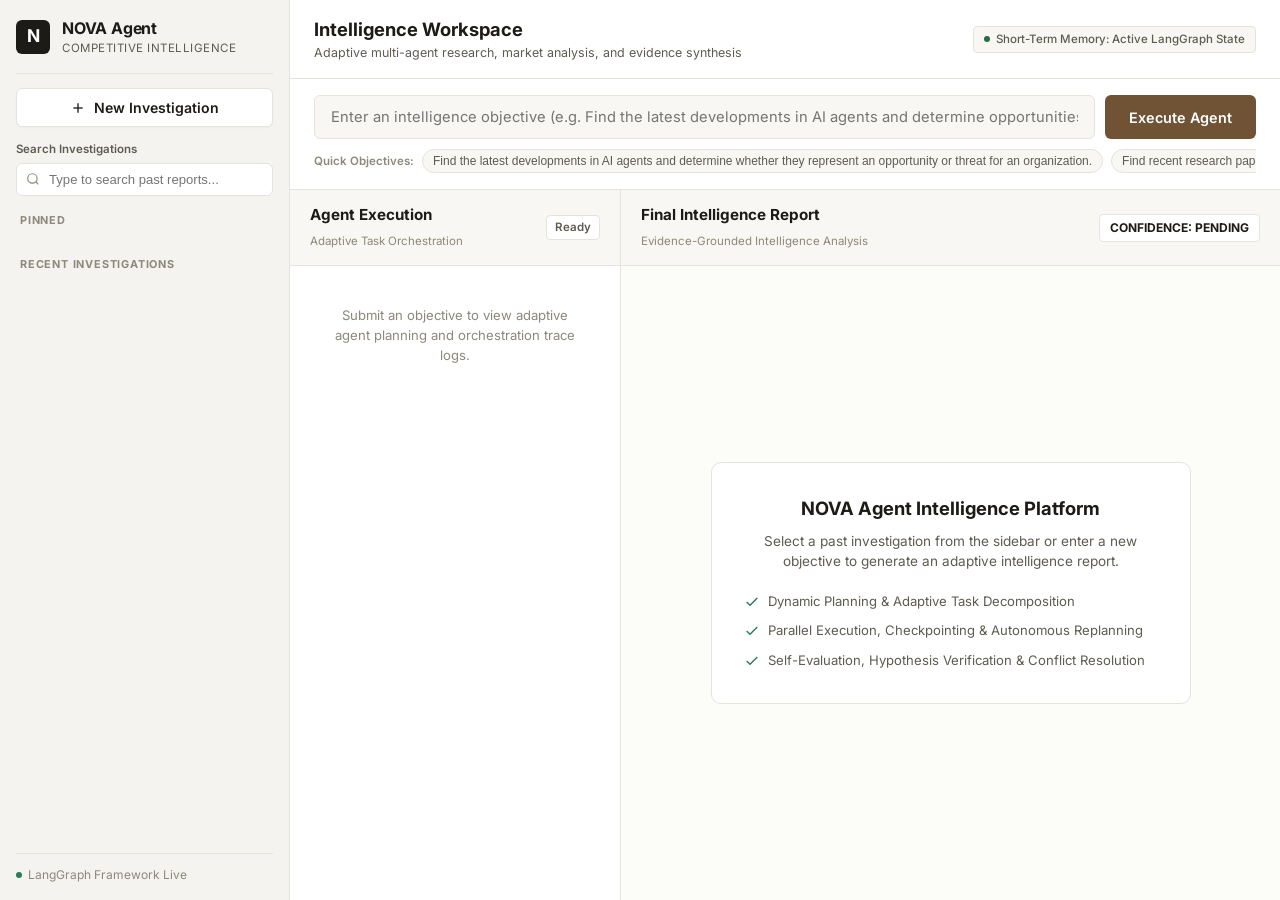
==== App/frontend/index.html @ 56516d84 "Organize repository structure into Dataset/, Model/, Documents/, App/, and README.md according to re" ====
<!DOCTYPE html>
<html lang="en">
<head>
    <meta charset="UTF-8">
    <meta name="viewport" content="width=device-width, initial-scale=1.0">
    <title>NOVA Agent — Autonomous Competitive Intelligence System</title>
    <link rel="preconnect" href="https://fonts.googleapis.com">
    <link rel="preconnect" href="https://fonts.gstatic.com" crossorigin>
    <link href="https://fonts.googleapis.com/css2?family=Inter:wght@300;400;500;600;700&family=JetBrains+Mono:wght@400;500&display=swap" rel="stylesheet">
    <link rel="stylesheet" href="styles.css">
</head>
<body>

    <!-- Main Container with Persistent Left Sidebar -->
    <div class="app-layout">
        
        <!-- Left Investigation History & Search Sidebar -->
        <aside class="sidebar" id="sidebar">
            <div class="sidebar-brand">
                <div class="brand-logo">N</div>
                <div class="brand-info">
                    <span class="brand-title">NOVA Agent</span>
                    <span class="brand-subtitle">Competitive Intelligence</span>
                </div>
            </div>

            <!-- New Investigation Action -->
            <button class="btn-new-investigation" onclick="startNewInvestigation()">
                <svg width="16" height="16" viewBox="0 0 24 24" fill="none" stroke="currentColor" stroke-width="2"><line x1="12" y1="5" x2="12" y2="19"></line><line x1="5" y1="12" x2="19" y2="12"></line></svg>
                <span>New Investigation</span>
            </button>

            <!-- Search Investigations Input -->
            <div class="sidebar-search">
                <label for="historySearchInput" class="search-label">Search Investigations</label>
                <div class="search-input-wrapper">
                    <svg width="14" height="14" viewBox="0 0 24 24" fill="none" stroke="currentColor" stroke-width="2"><circle cx="11" cy="11" r="8"></circle><line x1="21" y1="21" x2="16.65" y2="16.65"></line></svg>
                    <input type="text" id="historySearchInput" placeholder="Type to search past reports..." onkeyup="filterHistory()">
                </div>
            </div>

            <!-- History Scroll List -->
            <div class="history-scroll-container">
                
                <!-- PINNED -->
                <div class="history-section">
                    <div class="history-section-title">PINNED</div>
                    <div class="history-list" id="pinnedHistoryList">
                        <!-- Populated dynamically -->
                    </div>
                </div>

                <!-- RECENT INVESTIGATIONS -->
                <div class="history-section">
                    <div class="history-section-title">RECENT INVESTIGATIONS</div>
                    <div class="history-list" id="recentHistoryList">
                        <!-- Populated dynamically -->
                    </div>
                </div>

            </div>

            <div class="sidebar-footer">
                <span class="status-indicator"></span>
                <span>LangGraph Framework Live</span>
            </div>
        </aside>

        <!-- Main Content Area -->
        <main class="main-content">
            
            <!-- Top Controls Header -->
            <header class="top-bar">
                <div class="top-bar-title">
                    <h1>Intelligence Workspace</h1>
                    <p>Adaptive multi-agent research, market analysis, and evidence synthesis</p>
                </div>
                
                <!-- Memory Visualization Indicator -->
                <div class="memory-indicator" id="memoryIndicator">
                    <div class="mem-pill short-term">
                        <span class="mem-dot green"></span>
                        <span>Short-Term Memory: Active LangGraph State</span>
                    </div>
                    <div class="mem-pill long-term" id="longTermMemBadge" style="display: none;">
                        <span class="mem-dot blue"></span>
                        <span id="longTermMemText">Long-Term Memory: 1 Past Investigation Loaded</span>
                    </div>
                </div>
            </header>

            <!-- Objective Input & Preset Section -->
            <section class="input-section">
                <div class="objective-input-container">
                    <input type="text" id="objectiveInput" placeholder="Enter an intelligence objective (e.g. Find the latest developments in AI agents and determine opportunities/threats)..." autocomplete="off">
                    <button class="btn-execute" id="btnExecute" onclick="runAnalysis()">
                        <span id="btnText">Execute Agent</span>
                        <div class="spinner" id="btnSpinner" style="display: none;"></div>
                    </button>
                </div>

                <!-- Preset Quick Prompts -->
                <div class="presets-row">
                    <span class="preset-label">Quick Objectives:</span>
                    <button class="preset-chip" onclick="setPrompt(this)">Find the latest developments in AI agents and determine whether they represent an opportunity or threat for an organization.</button>
                    <button class="preset-chip" onclick="setPrompt(this)">Find recent research papers about multi-agent AI systems.</button>
                    <button class="preset-chip" onclick="setPrompt(this)">Identify recent competitor and industry developments in AI agent platforms.</button>
                </div>
            </section>

            <!-- Workspace Grid (Split Pane) -->
            <div class="workspace-grid">
                
                <!-- Left Execution Stream Pane (Process & Adaptive Orchestration Only) -->
                <section class="pane execution-pane">
                    <div class="pane-header">
                        <div class="pane-title">
                            <h2>Agent Execution</h2>
                            <span class="pane-subtitle">Adaptive Task Orchestration</span>
                        </div>
                        <span class="badge-step" id="iterationBadge">Ready</span>
                    </div>

                    <div class="execution-scroll-container">
                        <div class="timeline" id="timeline">
                            <div class="timeline-empty">
                                <p>Submit an objective to view adaptive agent planning and orchestration trace logs.</p>
                            </div>
                        </div>
                    </div>
                </section>

                <!-- Right Main Intelligence Report Pane (11-Part Intelligence Dashboard) -->
                <section class="pane report-pane">
                    <div class="pane-header">
                        <div class="pane-title">
                            <h2>Final Intelligence Report</h2>
                            <span class="pane-subtitle" id="reportSubtitle">Evidence-Grounded Intelligence Analysis</span>
                        </div>
                        <span class="confidence-badge" id="confidenceBadge">Confidence: Pending</span>
                    </div>

                    <div class="report-scroll-container" id="reportScrollContainer">
                        
                        <!-- Initial Welcome Card -->
                        <div class="report-welcome" id="reportWelcome">
                            <div class="welcome-card">
                                <h3>NOVA Agent Intelligence Platform</h3>
                                <p>Select a past investigation from the sidebar or enter a new objective to generate an adaptive intelligence report.</p>
                                <div class="features-list">
                                    <div class="feat-item">
                                        <svg width="16" height="16" viewBox="0 0 24 24" fill="none" stroke="currentColor" stroke-width="2"><polyline points="20 6 9 17 4 12"></polyline></svg>
                                        <span>Dynamic Planning & Adaptive Task Decomposition</span>
                                    </div>
                                    <div class="feat-item">
                                        <svg width="16" height="16" viewBox="0 0 24 24" fill="none" stroke="currentColor" stroke-width="2"><polyline points="20 6 9 17 4 12"></polyline></svg>
                                        <span>Parallel Execution, Checkpointing & Autonomous Replanning</span>
                                    </div>
                                    <div class="feat-item">
                                        <svg width="16" height="16" viewBox="0 0 24 24" fill="none" stroke="currentColor" stroke-width="2"><polyline points="20 6 9 17 4 12"></polyline></svg>
                                        <span>Self-Evaluation, Hypothesis Verification & Conflict Resolution</span>
                                    </div>
                                </div>
                            </div>
                        </div>

                        <!-- 11-Part Structured Intelligence Report -->
                        <div class="report-content" id="reportContent" style="display: none;">
                            
                            <!-- 1. Executive Summary -->
                            <div class="report-block">
                                <h3 class="block-title">1. Executive Summary</h3>
                                <div class="summary-box" id="execSummary"></div>
                            </div>

                            <!-- 2. Key Developments -->
                            <div class="report-block">
                                <h3 class="block-title">2. Key Developments</h3>
                                <div class="developments-grid" id="keyDevelopments"></div>
                            </div>

                            <!-- 3. Emerging Trends -->
                            <div class="report-block">
                                <h3 class="block-title">3. Emerging Trends</h3>
                                <ul class="trends-list" id="emergingTrends"></ul>
                            </div>

                            <!-- 4. Strategic Opportunities -->
                            <div class="report-block">
                                <h3 class="block-title">4. Strategic Opportunities</h3>
                                <div class="opportunities-grid" id="opportunities"></div>
                            </div>

                            <!-- 5. Threats and Risks -->
                            <div class="report-block">
                                <h3 class="block-title">5. Threats and Risks</h3>
                                <div class="risks-list" id="threats"></div>
                            </div>

                            <!-- 6. Evidence Conflicts -->
                            <div class="report-block">
                                <h3 class="block-title">6. Evidence Conflicts</h3>
                                <div class="conflicts-box" id="evidenceConflicts"></div>
                            </div>

                            <!-- 7. Hypothesis Verification -->
                            <div class="report-block">
                                <h3 class="block-title">7. Hypothesis Verification</h3>
                                <div class="hypothesis-box" id="hypothesisVerification"></div>
                            </div>

                            <!-- 8. Strategic Implications -->
                            <div class="report-block">
                                <h3 class="block-title">8. Strategic Implications</h3>
                                <div class="implications-box" id="strategicImplications"></div>
                            </div>

                            <!-- 9. Recommended Actions -->
                            <div class="report-block">
                                <h3 class="block-title">9. Recommended Actions</h3>
                                <div class="actions-priority-list" id="recommendedActions"></div>
                            </div>

                            <!-- 10. Confidence and Uncertainty -->
                            <div class="report-block">
                                <h3 class="block-title">10. Confidence and Uncertainty Assessment</h3>
                                <div class="confidence-box" id="confidenceUncertainty"></div>
                            </div>

                            <!-- 11. Dedicated Evidence and Sources -->
                            <div class="report-block">
                                <h3 class="block-title">11. Dedicated Evidence & Sources</h3>
                                <div class="sources-grid" id="sourcesContainer"></div>
                            </div>

                        </div>

                    </div>
                </section>

            </div>
        </main>
    </div>

    <script src="app.js"></script>
</body>
</html>
---- App/frontend/styles.css ----
/* ==========================================================================
   NOVA Agent — Task 5 Professional Competitive Intelligence Workspace CSS
   ========================================================================== */

:root {
    --bg-app: #fcfcf9;
    --bg-sidebar: #f4f3ef;
    --bg-card: #ffffff;
    --bg-subtle: #f8f7f3;
    
    --text-primary: #1c1b18;
    --text-secondary: #5e5b52;
    --text-muted: #8c887b;
    
    --border-color: #e5e3db;
    --border-light: #f0eee6;
    
    --accent-primary: #705335;
    --accent-hover: #594026;
    --accent-subtle: #f4eee6;
    
    --tag-web: #2b5b84;
    --tag-arxiv: #8a3b2b;
    --tag-crossref: #2b7a58;
    
    --status-high: #246b46;
    --status-medium: #8a671c;
    --status-low: #8a2b2b;

    --radius-sm: 4px;
    --radius-md: 6px;
    --radius-lg: 10px;
    
    --font-main: 'Inter', -apple-system, BlinkMacSystemFont, 'Segoe UI', Roboto, sans-serif;
    --font-mono: 'JetBrains Mono', monospace;
}

* {
    box-sizing: border-box;
    margin: 0;
    padding: 0;
}

body {
    font-family: var(--font-main);
    background-color: var(--bg-app);
    color: var(--text-primary);
    height: 100vh;
    overflow: hidden;
    line-height: 1.5;
    -webkit-font-smoothing: antialiased;
}

.app-layout {
    display: flex;
    height: 100vh;
    width: 100vw;
    overflow: hidden;
}

/* --------------------------------------------------------------------------
   Persistent Left Sidebar with Visible History & Search
   -------------------------------------------------------------------------- */
.sidebar {
    width: 290px;
    min-width: 290px;
    background-color: var(--bg-sidebar);
    border-right: 1px solid var(--border-color);
    display: flex;
    flex-direction: column;
    padding: 16px;
    height: 100%;
    overflow: hidden;
}

.sidebar-brand {
    display: flex;
    align-items: center;
    gap: 12px;
    padding-bottom: 16px;
    border-bottom: 1px solid var(--border-color);
    margin-bottom: 14px;
}

.brand-logo {
    width: 34px;
    height: 34px;
    background-color: var(--text-primary);
    color: #ffffff;
    border-radius: var(--radius-md);
    display: flex;
    align-items: center;
    justify-content: center;
    font-weight: 700;
    font-size: 1.1rem;
}

.brand-info {
    display: flex;
    flex-direction: column;
}

.brand-title {
    font-size: 1rem;
    font-weight: 700;
    color: var(--text-primary);
    letter-spacing: -0.2px;
}

.brand-subtitle {
    font-size: 0.72rem;
    color: var(--text-secondary);
    text-transform: uppercase;
    letter-spacing: 0.5px;
}

.btn-new-investigation {
    width: 100%;
    padding: 10px 14px;
    background-color: var(--bg-card);
    border: 1px solid var(--border-color);
    border-radius: var(--radius-md);
    color: var(--text-primary);
    font-family: var(--font-main);
    font-size: 0.88rem;
    font-weight: 600;
    cursor: pointer;
    display: flex;
    align-items: center;
    justify-content: center;
    gap: 8px;
    transition: all 0.15s ease;
    box-shadow: 0 1px 2px rgba(0,0,0,0.03);
    margin-bottom: 14px;
}

.btn-new-investigation:hover {
    background-color: var(--accent-primary);
    color: #ffffff;
    border-color: var(--accent-primary);
}

.sidebar-search {
    margin-bottom: 16px;
    display: flex;
    flex-direction: column;
    gap: 4px;
}

.search-label {
    font-size: 0.72rem;
    font-weight: 600;
    color: var(--text-secondary);
}

.search-input-wrapper {
    position: relative;
    display: flex;
    align-items: center;
}

.search-input-wrapper svg {
    position: absolute;
    left: 10px;
    color: var(--text-muted);
}

.search-input-wrapper input {
    width: 100%;
    padding: 8px 10px 8px 32px;
    background-color: var(--bg-card);
    border: 1px solid var(--border-color);
    border-radius: var(--radius-md);
    font-size: 0.82rem;
    color: var(--text-primary);
    outline: none;
}

.search-input-wrapper input:focus {
    border-color: var(--accent-primary);
}

.history-scroll-container {
    flex: 1;
    overflow-y: auto;
    padding-right: 4px;
}

.history-section {
    margin-bottom: 20px;
}

.history-section-title {
    font-size: 0.68rem;
    font-weight: 700;
    color: var(--text-muted);
    text-transform: uppercase;
    letter-spacing: 0.8px;
    margin-bottom: 8px;
    padding-left: 4px;
}

.history-list {
    display: flex;
    flex-direction: column;
    gap: 4px;
}

.history-item {
    padding: 9px 10px;
    border-radius: var(--radius-md);
    background-color: transparent;
    cursor: pointer;
    display: flex;
    flex-direction: column;
    gap: 3px;
    transition: all 0.15s ease;
    border: 1px solid transparent;
}

.history-item:hover {
    background-color: rgba(0,0,0,0.03);
}

.history-item.active {
    background-color: var(--bg-card);
    border-color: var(--border-color);
    box-shadow: 0 1px 3px rgba(0,0,0,0.04);
}

.history-item-header {
    display: flex;
    align-items: center;
    justify-content: space-between;
    gap: 6px;
}

.history-item-title {
    font-size: 0.82rem;
    font-weight: 500;
    color: var(--text-primary);
    white-space: nowrap;
    overflow: hidden;
    text-overflow: ellipsis;
    flex: 1;
}

.history-item.active .history-item-title {
    font-weight: 600;
    color: var(--accent-primary);
}

.btn-pin {
    background: none;
    border: none;
    cursor: pointer;
    color: var(--text-muted);
    padding: 2px;
    display: flex;
    opacity: 0.5;
}

.history-item:hover .btn-pin, .history-item.pinned .btn-pin {
    opacity: 1;
}

.history-item-meta {
    font-size: 0.72rem;
    color: var(--text-muted);
}

.sidebar-footer {
    padding-top: 12px;
    border-top: 1px solid var(--border-color);
    font-size: 0.75rem;
    color: var(--text-muted);
    display: flex;
    align-items: center;
    gap: 6px;
}

.status-indicator {
    width: 6px;
    height: 6px;
    border-radius: 50%;
    background-color: #2b7a58;
}

/* --------------------------------------------------------------------------
   Main Content Area
   -------------------------------------------------------------------------- */
.main-content {
    flex: 1;
    display: flex;
    flex-direction: column;
    height: 100vh;
    overflow: hidden;
    background-color: var(--bg-app);
}

.top-bar {
    padding: 16px 24px;
    background-color: var(--bg-card);
    border-bottom: 1px solid var(--border-color);
    display: flex;
    align-items: center;
    justify-content: space-between;
}

.top-bar-title h1 {
    font-size: 1.15rem;
    font-weight: 700;
    color: var(--text-primary);
}

.top-bar-title p {
    font-size: 0.78rem;
    color: var(--text-secondary);
}

/* Memory Indicator Visualization */
.memory-indicator {
    display: flex;
    gap: 8px;
    align-items: center;
}

.mem-pill {
    padding: 4px 10px;
    background-color: var(--bg-subtle);
    border: 1px solid var(--border-color);
    border-radius: var(--radius-sm);
    font-size: 0.72rem;
    font-weight: 500;
    color: var(--text-secondary);
    display: flex;
    align-items: center;
    gap: 6px;
}

.mem-dot {
    width: 6px;
    height: 6px;
    border-radius: 50%;
}
.mem-dot.green { background-color: #246b46; }
.mem-dot.blue { background-color: #2b5b84; }

/* Input Section */
.input-section {
    padding: 16px 24px;
    background-color: var(--bg-card);
    border-bottom: 1px solid var(--border-color);
    display: flex;
    flex-direction: column;
    gap: 10px;
}

.objective-input-container {
    display: flex;
    gap: 10px;
}

.objective-input-container input {
    flex: 1;
    padding: 12px 16px;
    background-color: var(--bg-subtle);
    border: 1px solid var(--border-color);
    border-radius: var(--radius-md);
    font-family: var(--font-main);
    font-size: 0.92rem;
    color: var(--text-primary);
    outline: none;
    transition: all 0.15s ease;
}

.objective-input-container input:focus {
    background-color: #ffffff;
    border-color: var(--accent-primary);
    box-shadow: 0 0 0 2px rgba(112, 83, 53, 0.1);
}

.btn-execute {
    padding: 12px 24px;
    background-color: var(--accent-primary);
    color: #ffffff;
    border: none;
    border-radius: var(--radius-md);
    font-family: var(--font-main);
    font-size: 0.9rem;
    font-weight: 600;
    cursor: pointer;
    display: flex;
    align-items: center;
    justify-content: center;
    gap: 8px;
    white-space: nowrap;
    transition: background-color 0.15s ease;
}

.btn-execute:hover { background-color: var(--accent-hover); }
.btn-execute:disabled { background-color: var(--text-muted); cursor: not-allowed; }

.spinner {
    width: 14px;
    height: 14px;
    border: 2px solid rgba(255,255,255,0.3);
    border-radius: 50%;
    border-top-color: #ffffff;
    animation: spin 0.8s linear infinite;
}
@keyframes spin { to { transform: rotate(360deg); } }

.presets-row {
    display: flex;
    align-items: center;
    gap: 8px;
    overflow-x: auto;
}

.preset-label { font-size: 0.72rem; font-weight: 600; color: var(--text-muted); white-space: nowrap; }

.preset-chip {
    padding: 4px 10px;
    background-color: var(--bg-subtle);
    border: 1px solid var(--border-color);
    border-radius: 12px;
    font-size: 0.75rem;
    color: var(--text-secondary);
    cursor: pointer;
    white-space: nowrap;
}
.preset-chip:hover { background-color: var(--bg-app); color: var(--accent-primary); border-color: var(--accent-primary); }

/* Workspace Grid Layout */
.workspace-grid {
    flex: 1;
    display: grid;
    grid-template-columns: 330px 1fr;
    gap: 1px;
    background-color: var(--border-color);
    height: calc(100vh - 160px);
    overflow: hidden;
}

.pane {
    background-color: var(--bg-card);
    display: flex;
    flex-direction: column;
    height: 100%;
    overflow: hidden;
}

.pane-header {
    padding: 14px 20px;
    border-bottom: 1px solid var(--border-color);
    display: flex;
    align-items: center;
    justify-content: space-between;
    background-color: var(--bg-subtle);
}

.pane-title h2 { font-size: 0.95rem; font-weight: 700; color: var(--text-primary); }
.pane-subtitle { font-size: 0.72rem; color: var(--text-muted); }

.badge-step {
    padding: 3px 8px;
    background-color: var(--bg-card);
    border: 1px solid var(--border-color);
    border-radius: var(--radius-sm);
    font-size: 0.72rem;
    font-weight: 600;
    color: var(--text-secondary);
}

.confidence-badge {
    padding: 4px 10px;
    border-radius: var(--radius-sm);
    font-size: 0.75rem;
    font-weight: 700;
    text-transform: uppercase;
    background-color: var(--bg-card);
    border: 1px solid var(--border-color);
    color: var(--text-primary);
}

/* Left Pane Timeline */
.execution-scroll-container { flex: 1; overflow-y: auto; padding: 16px; }
.timeline { display: flex; flex-direction: column; gap: 10px; }
.timeline-empty { padding: 24px; text-align: center; color: var(--text-muted); font-size: 0.82rem; }

.process-card {
    padding: 12px;
    background-color: var(--bg-subtle);
    border: 1px solid var(--border-color);
    border-radius: var(--radius-md);
    display: flex;
    flex-direction: column;
    gap: 4px;
}

.process-header { display: flex; align-items: center; justify-content: space-between; }
.process-agent-name { font-size: 0.82rem; font-weight: 700; color: var(--text-primary); }
.process-status { font-size: 0.7rem; font-weight: 600; color: var(--status-high); text-transform: uppercase; }
.process-detail { font-size: 0.78rem; color: var(--text-secondary); }

/* Right Pane 11-Part Intelligence Report */
.report-scroll-container { flex: 1; overflow-y: auto; padding: 24px; background-color: var(--bg-app); }

.report-welcome { display: flex; align-items: center; justify-content: center; height: 100%; }
.welcome-card { max-width: 480px; padding: 32px; background-color: var(--bg-card); border: 1px solid var(--border-color); border-radius: var(--radius-lg); text-align: center; }
.welcome-card h3 { font-size: 1.15rem; font-weight: 700; color: var(--text-primary); margin-bottom: 8px; }
.welcome-card p { font-size: 0.85rem; color: var(--text-secondary); margin-bottom: 20px; }

.features-list { display: flex; flex-direction: column; gap: 10px; text-align: left; }
.feat-item { display: flex; align-items: flex-start; gap: 8px; font-size: 0.82rem; color: var(--text-secondary); }
.feat-item svg { color: var(--tag-crossref); flex-shrink: 0; margin-top: 2px; }

.report-content { display: flex; flex-direction: column; gap: 24px; max-width: 900px; margin: 0 auto; }
.report-block { background-color: var(--bg-card); border: 1px solid var(--border-color); border-radius: var(--radius-lg); padding: 20px 24px; }
.block-title { font-size: 0.95rem; font-weight: 700; color: var(--text-primary); margin-bottom: 14px; padding-bottom: 8px; border-bottom: 1px solid var(--border-light); text-transform: uppercase; letter-spacing: 0.4px; }

.summary-box { font-size: 0.92rem; color: var(--text-primary); line-height: 1.6; background-color: var(--bg-subtle); padding: 16px; border-radius: var(--radius-md); border-left: 4px solid var(--accent-primary); }

.developments-grid { display: grid; grid-template-columns: repeat(auto-fill, minmax(380px, 1fr)); gap: 12px; }
.dev-card { padding: 14px; background-color: var(--bg-subtle); border: 1px solid var(--border-color); border-radius: var(--radius-md); display: flex; flex-direction: column; gap: 6px; }
.dev-header { display: flex; align-items: center; justify-content: space-between; }
.dev-title { font-size: 0.88rem; font-weight: 600; color: var(--text-primary); }
.category-tag { padding: 2px 6px; border-radius: var(--radius-sm); font-size: 0.68rem; font-weight: 700; text-transform: uppercase; background-color: var(--bg-card); border: 1px solid var(--border-color); }
.dev-text { font-size: 0.82rem; color: var(--text-secondary); }

.trends-list { list-style: none; display: flex; flex-direction: column; gap: 8px; }
.trends-list li { padding: 10px 14px; background-color: var(--bg-subtle); border: 1px solid var(--border-color); border-radius: var(--radius-md); font-size: 0.88rem; color: var(--text-primary); }

.opportunities-grid { display: flex; flex-direction: column; gap: 10px; }
.opp-card { padding: 14px; background-color: var(--bg-subtle); border: 1px solid var(--border-color); border-radius: var(--radius-md); }
.opp-title { font-size: 0.88rem; font-weight: 700; color: var(--tag-crossref); }
.opp-text { font-size: 0.84rem; color: var(--text-secondary); }

.risks-list { display: flex; flex-direction: column; gap: 10px; }
.risk-card { padding: 12px 14px; background-color: var(--bg-subtle); border: 1px solid var(--border-color); border-radius: var(--radius-md); display: flex; align-items: center; justify-content: space-between; }
.risk-info { flex: 1; font-size: 0.85rem; color: var(--text-primary); }
.priority-tag { padding: 3px 8px; border-radius: var(--radius-sm); font-size: 0.7rem; font-weight: 700; text-transform: uppercase; }
.priority-high { background-color: #fce8e8; color: var(--status-low); border: 1px solid #f5c2c2; }
.priority-medium { background-color: #fcf4e8; color: var(--status-medium); border: 1px solid #f5e2c2; }
.priority-low { background-color: #e8fcfa; color: var(--tag-crossref); border: 1px solid #c2f5f0; }

.conflicts-box, .hypothesis-box, .implications-box, .confidence-box { font-size: 0.88rem; color: var(--text-primary); line-height: 1.6; }

.actions-priority-list { display: flex; flex-direction: column; gap: 10px; }
.action-card { padding: 12px 16px; background-color: var(--bg-subtle); border: 1px solid var(--border-color); border-radius: var(--radius-md); display: flex; gap: 12px; align-items: flex-start; }
.action-badge { padding: 2px 8px; background-color: var(--accent-primary); color: #ffffff; border-radius: var(--radius-sm); font-size: 0.72rem; font-weight: 700; white-space: nowrap; }
.action-text { font-size: 0.85rem; color: var(--text-primary); flex: 1; }

.sources-grid { display: grid; grid-template-columns: repeat(auto-fill, minmax(380px, 1fr)); gap: 10px; }
.source-card { padding: 10px 14px; background-color: var(--bg-subtle); border: 1px solid var(--border-color); border-radius: var(--radius-md); display: flex; align-items: center; justify-content: space-between; gap: 8px; }
.source-card a { font-size: 0.82rem; font-weight: 500; color: var(--text-primary); text-decoration: none; flex: 1; white-space: nowrap; overflow: hidden; text-overflow: ellipsis; }

.source-tag { padding: 2px 6px; border-radius: var(--radius-sm); font-size: 0.68rem; font-weight: 700; color: #ffffff; text-transform: uppercase; }
.tag-web { background-color: var(--tag-web); }
.tag-arxiv { background-color: var(--tag-arxiv); }
.tag-crossref { background-color: var(--tag-crossref); }

@media (max-width: 1024px) {
    .workspace-grid { grid-template-columns: 1fr; grid-template-rows: 240px 1fr; }
}
@media (max-width: 768px) {
    .sidebar { display: none; }
}
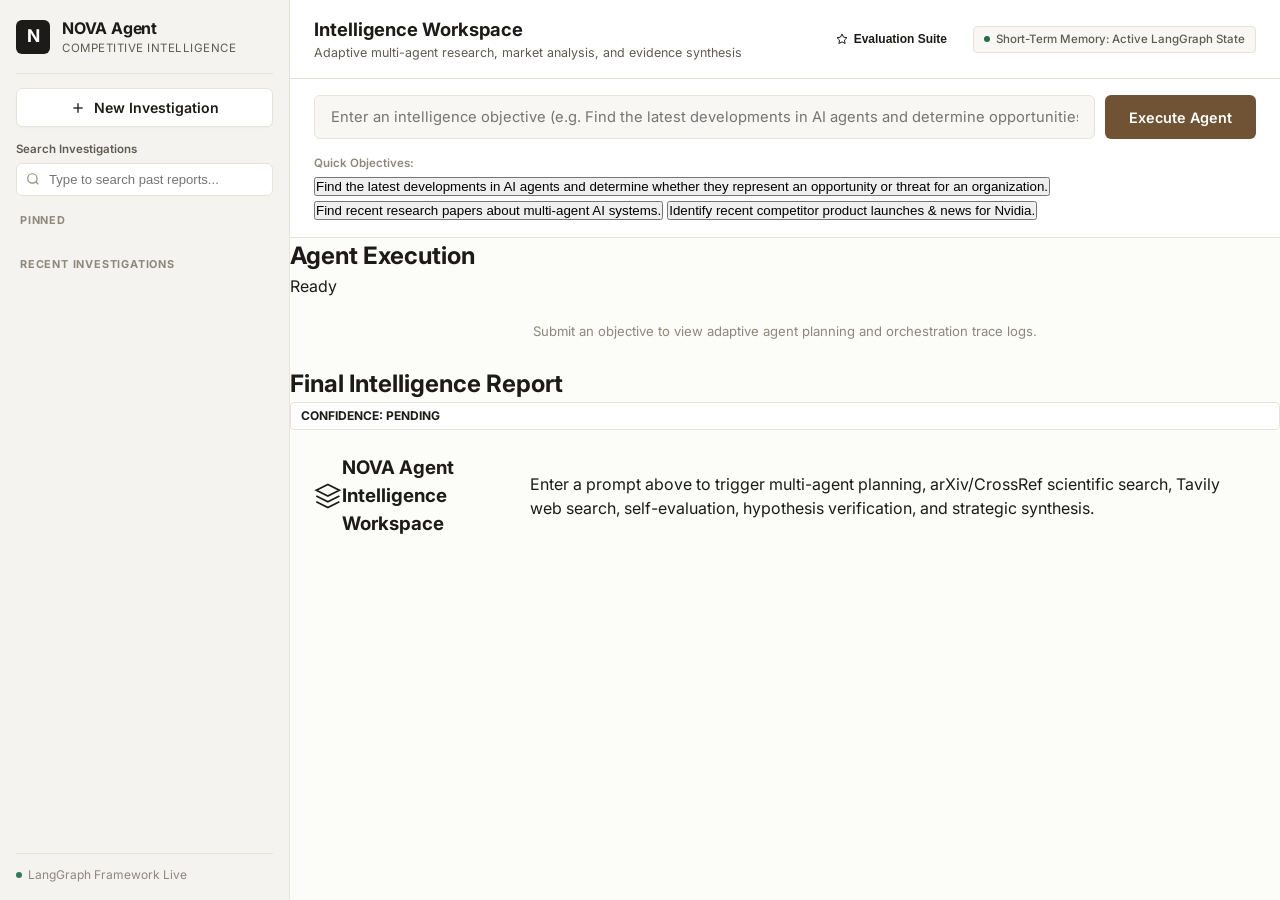
==== commit d692f342: "Implement TASK 6: EVALUATION module, test dataset across 6 categories, 11 automated metrics, single " ====
--- a/App/frontend/index.html
+++ b/App/frontend/index.html
@@ -76,8 +76,12 @@
                     <p>Adaptive multi-agent research, market analysis, and evidence synthesis</p>
                 </div>
                 
-                <!-- Memory Visualization Indicator -->
+                <!-- Memory Visualization Indicator & Evaluation Modal Button -->
                 <div class="memory-indicator" id="memoryIndicator">
+                    <button class="btn-eval-suite" onclick="openEvalModal()" style="background: var(--bg-card); border: 1px solid var(--border); border-radius: 6px; padding: 5px 10px; font-size: 0.75rem; font-weight: 600; color: var(--text-primary); cursor: pointer; display: flex; align-items: center; gap: 6px; margin-right: 8px;">
+                        <svg width="12" height="12" viewBox="0 0 24 24" fill="none" stroke="currentColor" stroke-width="2"><polygon points="12 2 15.09 8.26 22 9.27 17 14.14 18.18 21.02 12 17.77 5.82 21.02 7 14.14 2 9.27 8.91 8.26 12 2"></polygon></svg>
+                        <span>Evaluation Suite</span>
+                    </button>
                     <div class="mem-pill short-term">
                         <span class="mem-dot green"></span>
                         <span>Short-Term Memory: Active LangGraph State</span>
@@ -99,147 +103,138 @@
                     </button>
                 </div>
 
-                <!-- Preset Quick Prompts -->
-                <div class="presets-row">
+                <div class="presets-bar">
                     <span class="preset-label">Quick Objectives:</span>
-                    <button class="preset-chip" onclick="setPrompt(this)">Find the latest developments in AI agents and determine whether they represent an opportunity or threat for an organization.</button>
-                    <button class="preset-chip" onclick="setPrompt(this)">Find recent research papers about multi-agent AI systems.</button>
-                    <button class="preset-chip" onclick="setPrompt(this)">Identify recent competitor and industry developments in AI agent platforms.</button>
+                    <div class="preset-chips">
+                        <button class="chip" onclick="setPrompt(this)">Find the latest developments in AI agents and determine whether they represent an opportunity or threat for an organization.</button>
+                        <button class="chip" onclick="setPrompt(this)">Find recent research papers about multi-agent AI systems.</button>
+                        <button class="chip" onclick="setPrompt(this)">Identify recent competitor product launches & news for Nvidia.</button>
+                    </div>
                 </div>
             </section>
 
-            <!-- Workspace Grid (Split Pane) -->
-            <div class="workspace-grid">
+            <!-- Dashboard Split View: Process Timeline (Left) & Report (Right) -->
+            <div class="dashboard-grid">
                 
-                <!-- Left Execution Stream Pane (Process & Adaptive Orchestration Only) -->
-                <section class="pane execution-pane">
-                    <div class="pane-header">
-                        <div class="pane-title">
-                            <h2>Agent Execution</h2>
-                            <span class="pane-subtitle">Adaptive Task Orchestration</span>
+                <!-- Left: Compact Process & Adaptive Timeline Trace -->
+                <div class="panel timeline-panel">
+                    <div class="panel-header">
+                        <h2>Agent Execution</h2>
+                        <span class="iteration-badge" id="iterationBadge">Ready</span>
+                    </div>
+                    <div class="timeline-container" id="timeline">
+                        <div class="timeline-empty">
+                            <p>Submit an objective to view adaptive agent planning and orchestration trace logs.</p>
                         </div>
-                        <span class="badge-step" id="iterationBadge">Ready</span>
-                    </div>
-
-                    <div class="execution-scroll-container">
-                        <div class="timeline" id="timeline">
-                            <div class="timeline-empty">
-                                <p>Submit an objective to view adaptive agent planning and orchestration trace logs.</p>
-                            </div>
-                        </div>
-                    </div>
-                </section>
-
-                <!-- Right Main Intelligence Report Pane (11-Part Intelligence Dashboard) -->
-                <section class="pane report-pane">
-                    <div class="pane-header">
-                        <div class="pane-title">
-                            <h2>Final Intelligence Report</h2>
-                            <span class="pane-subtitle" id="reportSubtitle">Evidence-Grounded Intelligence Analysis</span>
-                        </div>
-                        <span class="confidence-badge" id="confidenceBadge">Confidence: Pending</span>
-                    </div>
-
+                    </div>
+                </div>
+
+                <!-- Right: 11-Part Intelligence Report Dashboard -->
+                <div class="panel report-panel">
+                    <div class="panel-header">
+                        <h2>Final Intelligence Report</h2>
+                        <div class="confidence-badge" id="confidenceBadge">Confidence: Pending</div>
+                    </div>
+                    
                     <div class="report-scroll-container" id="reportScrollContainer">
                         
-                        <!-- Initial Welcome Card -->
                         <div class="report-welcome" id="reportWelcome">
-                            <div class="welcome-card">
-                                <h3>NOVA Agent Intelligence Platform</h3>
-                                <p>Select a past investigation from the sidebar or enter a new objective to generate an adaptive intelligence report.</p>
-                                <div class="features-list">
-                                    <div class="feat-item">
-                                        <svg width="16" height="16" viewBox="0 0 24 24" fill="none" stroke="currentColor" stroke-width="2"><polyline points="20 6 9 17 4 12"></polyline></svg>
-                                        <span>Dynamic Planning & Adaptive Task Decomposition</span>
-                                    </div>
-                                    <div class="feat-item">
-                                        <svg width="16" height="16" viewBox="0 0 24 24" fill="none" stroke="currentColor" stroke-width="2"><polyline points="20 6 9 17 4 12"></polyline></svg>
-                                        <span>Parallel Execution, Checkpointing & Autonomous Replanning</span>
-                                    </div>
-                                    <div class="feat-item">
-                                        <svg width="16" height="16" viewBox="0 0 24 24" fill="none" stroke="currentColor" stroke-width="2"><polyline points="20 6 9 17 4 12"></polyline></svg>
-                                        <span>Self-Evaluation, Hypothesis Verification & Conflict Resolution</span>
-                                    </div>
-                                </div>
-                            </div>
+                            <svg width="48" height="48" viewBox="0 0 24 24" fill="none" stroke="currentColor" stroke-width="1.5"><polygon points="12 2 2 7 12 12 22 7 12 2"></polygon><polyline points="2 17 12 22 22 17"></polyline><polyline points="2 12 12 17 22 12"></polyline></svg>
+                            <h3>NOVA Agent Intelligence Workspace</h3>
+                            <p>Enter a prompt above to trigger multi-agent planning, arXiv/CrossRef scientific search, Tavily web search, self-evaluation, hypothesis verification, and strategic synthesis.</p>
                         </div>
 
-                        <!-- 11-Part Structured Intelligence Report -->
+                        <!-- 11-Part Report Output Container -->
                         <div class="report-content" id="reportContent" style="display: none;">
                             
                             <!-- 1. Executive Summary -->
                             <div class="report-block">
-                                <h3 class="block-title">1. Executive Summary</h3>
-                                <div class="summary-box" id="execSummary"></div>
-                            </div>
-
-                            <!-- 2. Key Developments -->
-                            <div class="report-block">
-                                <h3 class="block-title">2. Key Developments</h3>
-                                <div class="developments-grid" id="keyDevelopments"></div>
-                            </div>
-
-                            <!-- 3. Emerging Trends -->
-                            <div class="report-block">
-                                <h3 class="block-title">3. Emerging Trends</h3>
-                                <ul class="trends-list" id="emergingTrends"></ul>
-                            </div>
-
-                            <!-- 4. Strategic Opportunities -->
-                            <div class="report-block">
-                                <h3 class="block-title">4. Strategic Opportunities</h3>
-                                <div class="opportunities-grid" id="opportunities"></div>
-                            </div>
-
-                            <!-- 5. Threats and Risks -->
-                            <div class="report-block">
-                                <h3 class="block-title">5. Threats and Risks</h3>
-                                <div class="risks-list" id="threats"></div>
-                            </div>
-
-                            <!-- 6. Evidence Conflicts -->
-                            <div class="report-block">
-                                <h3 class="block-title">6. Evidence Conflicts</h3>
-                                <div class="conflicts-box" id="evidenceConflicts"></div>
-                            </div>
-
-                            <!-- 7. Hypothesis Verification -->
-                            <div class="report-block">
-                                <h3 class="block-title">7. Hypothesis Verification</h3>
-                                <div class="hypothesis-box" id="hypothesisVerification"></div>
-                            </div>
-
-                            <!-- 8. Strategic Implications -->
-                            <div class="report-block">
-                                <h3 class="block-title">8. Strategic Implications</h3>
-                                <div class="implications-box" id="strategicImplications"></div>
-                            </div>
-
-                            <!-- 9. Recommended Actions -->
-                            <div class="report-block">
-                                <h3 class="block-title">9. Recommended Actions</h3>
-                                <div class="actions-priority-list" id="recommendedActions"></div>
+                                <h3 class="block-title"><span class="icon">🎯</span> Executive Summary</h3>
+                                <p id="execSummary" class="summary-text"></p>
+                            </div>
+
+                            <!-- 2 & 3: Grid for Key Developments & Emerging Trends -->
+                            <div class="report-row-2col">
+                                <div class="report-block">
+                                    <h3 class="block-title"><span class="icon">🚀</span> Key Developments</h3>
+                                    <div id="keyDevelopments" class="dev-list"></div>
+                                </div>
+                                <div class="report-block">
+                                    <h3 class="block-title"><span class="icon">📈</span> Emerging Trends</h3>
+                                    <ul id="emergingTrends" class="styled-list"></ul>
+                                </div>
+                            </div>
+
+                            <!-- 4 & 5: Strategic Opportunities & Threats -->
+                            <div class="report-row-2col">
+                                <div class="report-block">
+                                    <h3 class="block-title"><span class="icon">💡</span> Strategic Opportunities</h3>
+                                    <div id="opportunities" class="opp-list"></div>
+                                </div>
+                                <div class="report-block">
+                                    <h3 class="block-title"><span class="icon">⚠️</span> Threats & Risks</h3>
+                                    <div id="threats" class="threat-list"></div>
+                                </div>
+                            </div>
+
+                            <!-- 6 & 7: Evidence Conflicts & Hypothesis Verification -->
+                            <div class="report-row-2col">
+                                <div class="report-block">
+                                    <h3 class="block-title"><span class="icon">🔍</span> Evidence Conflicts</h3>
+                                    <div id="evidenceConflicts" class="conflict-text"></div>
+                                </div>
+                                <div class="report-block">
+                                    <h3 class="block-title"><span class="icon">🧪</span> Hypothesis Verification</h3>
+                                    <div id="hypothesisVerification" class="hypo-text"></div>
+                                </div>
+                            </div>
+
+                            <!-- 8 & 9: Strategic Implications & Recommended Actions -->
+                            <div class="report-row-2col">
+                                <div class="report-block">
+                                    <h3 class="block-title"><span class="icon">🌐</span> Strategic Implications</h3>
+                                    <div id="strategicImplications" class="implications-text"></div>
+                                </div>
+                                <div class="report-block">
+                                    <h3 class="block-title"><span class="icon">✅</span> Recommended Actions</h3>
+                                    <div id="recommendedActions" class="action-list"></div>
+                                </div>
                             </div>
 
                             <!-- 10. Confidence and Uncertainty -->
                             <div class="report-block">
-                                <h3 class="block-title">10. Confidence and Uncertainty Assessment</h3>
-                                <div class="confidence-box" id="confidenceUncertainty"></div>
-                            </div>
-
-                            <!-- 11. Dedicated Evidence and Sources -->
+                                <h3 class="block-title"><span class="icon">🛡️</span> Confidence & Uncertainty Assessment</h3>
+                                <p id="confidenceUncertainty" class="confidence-text"></p>
+                            </div>
+
+                            <!-- 11. Dedicated Evidence & Sources -->
                             <div class="report-block">
-                                <h3 class="block-title">11. Dedicated Evidence & Sources</h3>
-                                <div class="sources-grid" id="sourcesContainer"></div>
+                                <h3 class="block-title"><span class="icon">🔗</span> Grounded Evidence & Sources</h3>
+                                <div id="sourcesContainer" class="sources-grid"></div>
                             </div>
 
                         </div>
 
                     </div>
-                </section>
-
-            </div>
+                </div>
+
+            </div>
+
         </main>
+    </div>
+
+    <!-- Task 6 Compact Evaluation Modal -->
+    <div id="evalModal" style="display: none; position: fixed; top: 0; left: 0; width: 100vw; height: 100vh; background: rgba(0,0,0,0.6); z-index: 1000; align-items: center; justify-content: center;">
+        <div style="background: var(--bg-card); width: 85%; max-width: 900px; max-height: 85vh; border-radius: 8px; border: 1px solid var(--border); padding: 24px; overflow-y: auto; color: var(--text-primary); font-family: var(--font-main);">
+            <div style="display: flex; justify-content: space-between; align-items: center; margin-bottom: 16px; border-bottom: 1px solid var(--border); padding-bottom: 12px;">
+                <h2 style="font-size: 1.25rem; font-weight: 700;">Task 6 Evaluation Suite & Benchmark Summary</h2>
+                <button onclick="closeEvalModal()" style="background: none; border: none; font-size: 1.2rem; cursor: pointer; color: var(--text-muted);">&times;</button>
+            </div>
+            
+            <div id="evalModalBody">
+                <div style="padding: 16px; text-align: center; color: var(--text-muted);">Loading evaluation benchmarks...</div>
+            </div>
+        </div>
     </div>
 
     <script src="app.js"></script>
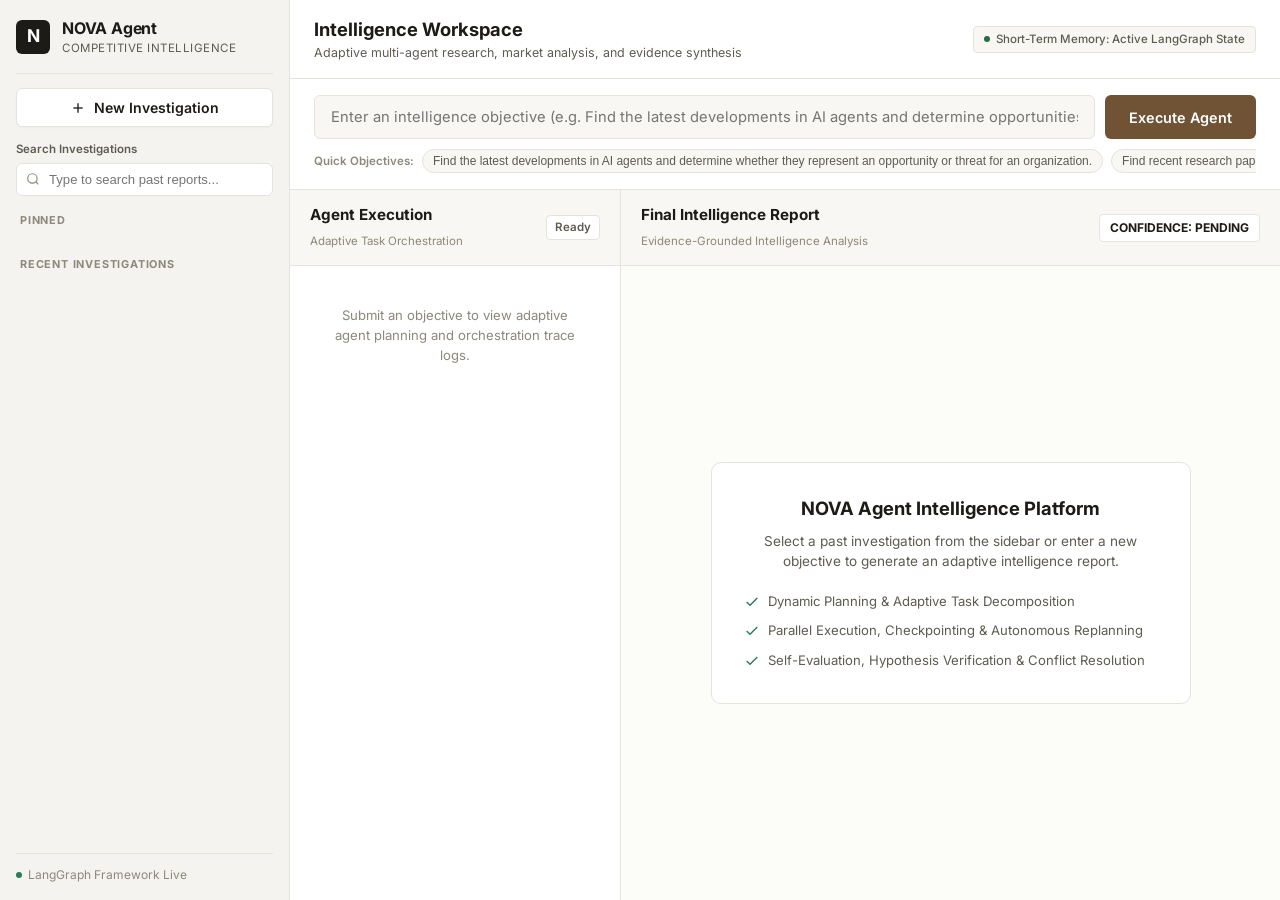
==== commit cea765ad: "Update frontend and backend workspace UI, synthesis agent, and synchronized App/ directory structure" ====
--- a/App/frontend/index.html
+++ b/App/frontend/index.html
@@ -76,12 +76,8 @@
                     <p>Adaptive multi-agent research, market analysis, and evidence synthesis</p>
                 </div>
                 
-                <!-- Memory Visualization Indicator & Evaluation Modal Button -->
+                <!-- Memory Visualization Indicator -->
                 <div class="memory-indicator" id="memoryIndicator">
-                    <button class="btn-eval-suite" onclick="openEvalModal()" style="background: var(--bg-card); border: 1px solid var(--border); border-radius: 6px; padding: 5px 10px; font-size: 0.75rem; font-weight: 600; color: var(--text-primary); cursor: pointer; display: flex; align-items: center; gap: 6px; margin-right: 8px;">
-                        <svg width="12" height="12" viewBox="0 0 24 24" fill="none" stroke="currentColor" stroke-width="2"><polygon points="12 2 15.09 8.26 22 9.27 17 14.14 18.18 21.02 12 17.77 5.82 21.02 7 14.14 2 9.27 8.91 8.26 12 2"></polygon></svg>
-                        <span>Evaluation Suite</span>
-                    </button>
                     <div class="mem-pill short-term">
                         <span class="mem-dot green"></span>
                         <span>Short-Term Memory: Active LangGraph State</span>
@@ -103,138 +99,147 @@
                     </button>
                 </div>
 
-                <div class="presets-bar">
+                <!-- Preset Quick Prompts -->
+                <div class="presets-row">
                     <span class="preset-label">Quick Objectives:</span>
-                    <div class="preset-chips">
-                        <button class="chip" onclick="setPrompt(this)">Find the latest developments in AI agents and determine whether they represent an opportunity or threat for an organization.</button>
-                        <button class="chip" onclick="setPrompt(this)">Find recent research papers about multi-agent AI systems.</button>
-                        <button class="chip" onclick="setPrompt(this)">Identify recent competitor product launches & news for Nvidia.</button>
-                    </div>
+                    <button class="preset-chip" onclick="setPrompt(this)">Find the latest developments in AI agents and determine whether they represent an opportunity or threat for an organization.</button>
+                    <button class="preset-chip" onclick="setPrompt(this)">Find recent research papers about multi-agent AI systems.</button>
+                    <button class="preset-chip" onclick="setPrompt(this)">Identify recent competitor and industry developments in AI agent platforms.</button>
                 </div>
             </section>
 
-            <!-- Dashboard Split View: Process Timeline (Left) & Report (Right) -->
-            <div class="dashboard-grid">
+            <!-- Workspace Grid (Split Pane) -->
+            <div class="workspace-grid">
                 
-                <!-- Left: Compact Process & Adaptive Timeline Trace -->
-                <div class="panel timeline-panel">
-                    <div class="panel-header">
-                        <h2>Agent Execution</h2>
-                        <span class="iteration-badge" id="iterationBadge">Ready</span>
-                    </div>
-                    <div class="timeline-container" id="timeline">
-                        <div class="timeline-empty">
-                            <p>Submit an objective to view adaptive agent planning and orchestration trace logs.</p>
-                        </div>
-                    </div>
-                </div>
-
-                <!-- Right: 11-Part Intelligence Report Dashboard -->
-                <div class="panel report-panel">
-                    <div class="panel-header">
-                        <h2>Final Intelligence Report</h2>
-                        <div class="confidence-badge" id="confidenceBadge">Confidence: Pending</div>
-                    </div>
-                    
+                <!-- Left Execution Stream Pane (Process & Adaptive Orchestration Only) -->
+                <section class="pane execution-pane">
+                    <div class="pane-header">
+                        <div class="pane-title">
+                            <h2>Agent Execution</h2>
+                            <span class="pane-subtitle">Adaptive Task Orchestration</span>
+                        </div>
+                        <span class="badge-step" id="iterationBadge">Ready</span>
+                    </div>
+
+                    <div class="execution-scroll-container">
+                        <div class="timeline" id="timeline">
+                            <div class="timeline-empty">
+                                <p>Submit an objective to view adaptive agent planning and orchestration trace logs.</p>
+                            </div>
+                        </div>
+                    </div>
+                </section>
+
+                <!-- Right Main Intelligence Report Pane (11-Part Intelligence Dashboard) -->
+                <section class="pane report-pane">
+                    <div class="pane-header">
+                        <div class="pane-title">
+                            <h2>Final Intelligence Report</h2>
+                            <span class="pane-subtitle" id="reportSubtitle">Evidence-Grounded Intelligence Analysis</span>
+                        </div>
+                        <span class="confidence-badge" id="confidenceBadge">Confidence: Pending</span>
+                    </div>
+
                     <div class="report-scroll-container" id="reportScrollContainer">
                         
+                        <!-- Initial Welcome Card -->
                         <div class="report-welcome" id="reportWelcome">
-                            <svg width="48" height="48" viewBox="0 0 24 24" fill="none" stroke="currentColor" stroke-width="1.5"><polygon points="12 2 2 7 12 12 22 7 12 2"></polygon><polyline points="2 17 12 22 22 17"></polyline><polyline points="2 12 12 17 22 12"></polyline></svg>
-                            <h3>NOVA Agent Intelligence Workspace</h3>
-                            <p>Enter a prompt above to trigger multi-agent planning, arXiv/CrossRef scientific search, Tavily web search, self-evaluation, hypothesis verification, and strategic synthesis.</p>
-                        </div>
-
-                        <!-- 11-Part Report Output Container -->
+                            <div class="welcome-card">
+                                <h3>NOVA Agent Intelligence Platform</h3>
+                                <p>Select a past investigation from the sidebar or enter a new objective to generate an adaptive intelligence report.</p>
+                                <div class="features-list">
+                                    <div class="feat-item">
+                                        <svg width="16" height="16" viewBox="0 0 24 24" fill="none" stroke="currentColor" stroke-width="2"><polyline points="20 6 9 17 4 12"></polyline></svg>
+                                        <span>Dynamic Planning & Adaptive Task Decomposition</span>
+                                    </div>
+                                    <div class="feat-item">
+                                        <svg width="16" height="16" viewBox="0 0 24 24" fill="none" stroke="currentColor" stroke-width="2"><polyline points="20 6 9 17 4 12"></polyline></svg>
+                                        <span>Parallel Execution, Checkpointing & Autonomous Replanning</span>
+                                    </div>
+                                    <div class="feat-item">
+                                        <svg width="16" height="16" viewBox="0 0 24 24" fill="none" stroke="currentColor" stroke-width="2"><polyline points="20 6 9 17 4 12"></polyline></svg>
+                                        <span>Self-Evaluation, Hypothesis Verification & Conflict Resolution</span>
+                                    </div>
+                                </div>
+                            </div>
+                        </div>
+
+                        <!-- 11-Part Structured Intelligence Report -->
                         <div class="report-content" id="reportContent" style="display: none;">
                             
                             <!-- 1. Executive Summary -->
                             <div class="report-block">
-                                <h3 class="block-title"><span class="icon">🎯</span> Executive Summary</h3>
-                                <p id="execSummary" class="summary-text"></p>
-                            </div>
-
-                            <!-- 2 & 3: Grid for Key Developments & Emerging Trends -->
-                            <div class="report-row-2col">
-                                <div class="report-block">
-                                    <h3 class="block-title"><span class="icon">🚀</span> Key Developments</h3>
-                                    <div id="keyDevelopments" class="dev-list"></div>
-                                </div>
-                                <div class="report-block">
-                                    <h3 class="block-title"><span class="icon">📈</span> Emerging Trends</h3>
-                                    <ul id="emergingTrends" class="styled-list"></ul>
-                                </div>
-                            </div>
-
-                            <!-- 4 & 5: Strategic Opportunities & Threats -->
-                            <div class="report-row-2col">
-                                <div class="report-block">
-                                    <h3 class="block-title"><span class="icon">💡</span> Strategic Opportunities</h3>
-                                    <div id="opportunities" class="opp-list"></div>
-                                </div>
-                                <div class="report-block">
-                                    <h3 class="block-title"><span class="icon">⚠️</span> Threats & Risks</h3>
-                                    <div id="threats" class="threat-list"></div>
-                                </div>
-                            </div>
-
-                            <!-- 6 & 7: Evidence Conflicts & Hypothesis Verification -->
-                            <div class="report-row-2col">
-                                <div class="report-block">
-                                    <h3 class="block-title"><span class="icon">🔍</span> Evidence Conflicts</h3>
-                                    <div id="evidenceConflicts" class="conflict-text"></div>
-                                </div>
-                                <div class="report-block">
-                                    <h3 class="block-title"><span class="icon">🧪</span> Hypothesis Verification</h3>
-                                    <div id="hypothesisVerification" class="hypo-text"></div>
-                                </div>
-                            </div>
-
-                            <!-- 8 & 9: Strategic Implications & Recommended Actions -->
-                            <div class="report-row-2col">
-                                <div class="report-block">
-                                    <h3 class="block-title"><span class="icon">🌐</span> Strategic Implications</h3>
-                                    <div id="strategicImplications" class="implications-text"></div>
-                                </div>
-                                <div class="report-block">
-                                    <h3 class="block-title"><span class="icon">✅</span> Recommended Actions</h3>
-                                    <div id="recommendedActions" class="action-list"></div>
-                                </div>
+                                <h3 class="block-title">1. Executive Summary</h3>
+                                <div class="summary-box" id="execSummary"></div>
+                            </div>
+
+                            <!-- 2. Key Developments -->
+                            <div class="report-block">
+                                <h3 class="block-title">2. Key Developments</h3>
+                                <div class="developments-grid" id="keyDevelopments"></div>
+                            </div>
+
+                            <!-- 3. Emerging Trends -->
+                            <div class="report-block">
+                                <h3 class="block-title">3. Emerging Trends</h3>
+                                <ul class="trends-list" id="emergingTrends"></ul>
+                            </div>
+
+                            <!-- 4. Strategic Opportunities -->
+                            <div class="report-block">
+                                <h3 class="block-title">4. Strategic Opportunities</h3>
+                                <div class="opportunities-grid" id="opportunities"></div>
+                            </div>
+
+                            <!-- 5. Threats and Risks -->
+                            <div class="report-block">
+                                <h3 class="block-title">5. Threats and Risks</h3>
+                                <div class="risks-list" id="threats"></div>
+                            </div>
+
+                            <!-- 6. Evidence Conflicts -->
+                            <div class="report-block">
+                                <h3 class="block-title">6. Evidence Conflicts</h3>
+                                <div class="conflicts-box" id="evidenceConflicts"></div>
+                            </div>
+
+                            <!-- 7. Hypothesis Verification -->
+                            <div class="report-block">
+                                <h3 class="block-title">7. Hypothesis Verification</h3>
+                                <div class="hypothesis-box" id="hypothesisVerification"></div>
+                            </div>
+
+                            <!-- 8. Strategic Implications -->
+                            <div class="report-block">
+                                <h3 class="block-title">8. Strategic Implications</h3>
+                                <div class="implications-box" id="strategicImplications"></div>
+                            </div>
+
+                            <!-- 9. Recommended Actions -->
+                            <div class="report-block">
+                                <h3 class="block-title">9. Recommended Actions</h3>
+                                <div class="actions-priority-list" id="recommendedActions"></div>
                             </div>
 
                             <!-- 10. Confidence and Uncertainty -->
                             <div class="report-block">
-                                <h3 class="block-title"><span class="icon">🛡️</span> Confidence & Uncertainty Assessment</h3>
-                                <p id="confidenceUncertainty" class="confidence-text"></p>
-                            </div>
-
-                            <!-- 11. Dedicated Evidence & Sources -->
-                            <div class="report-block">
-                                <h3 class="block-title"><span class="icon">🔗</span> Grounded Evidence & Sources</h3>
-                                <div id="sourcesContainer" class="sources-grid"></div>
-                            </div>
-
-                        </div>
-
-                    </div>
-                </div>
-
-            </div>
-
+                                <h3 class="block-title">10. Confidence and Uncertainty Assessment</h3>
+                                <div class="confidence-box" id="confidenceUncertainty"></div>
+                            </div>
+
+                            <!-- 11. Dedicated Evidence and Sources -->
+                            <div class="report-block">
+                                <h3 class="block-title">11. Dedicated Evidence & Sources</h3>
+                                <div class="sources-grid" id="sourcesContainer"></div>
+                            </div>
+
+                        </div>
+
+                    </div>
+                </section>
+
+            </div>
         </main>
-    </div>
-
-    <!-- Task 6 Compact Evaluation Modal -->
-    <div id="evalModal" style="display: none; position: fixed; top: 0; left: 0; width: 100vw; height: 100vh; background: rgba(0,0,0,0.6); z-index: 1000; align-items: center; justify-content: center;">
-        <div style="background: var(--bg-card); width: 85%; max-width: 900px; max-height: 85vh; border-radius: 8px; border: 1px solid var(--border); padding: 24px; overflow-y: auto; color: var(--text-primary); font-family: var(--font-main);">
-            <div style="display: flex; justify-content: space-between; align-items: center; margin-bottom: 16px; border-bottom: 1px solid var(--border); padding-bottom: 12px;">
-                <h2 style="font-size: 1.25rem; font-weight: 700;">Task 6 Evaluation Suite & Benchmark Summary</h2>
-                <button onclick="closeEvalModal()" style="background: none; border: none; font-size: 1.2rem; cursor: pointer; color: var(--text-muted);">&times;</button>
-            </div>
-            
-            <div id="evalModalBody">
-                <div style="padding: 16px; text-align: center; color: var(--text-muted);">Loading evaluation benchmarks...</div>
-            </div>
-        </div>
     </div>
 
     <script src="app.js"></script>
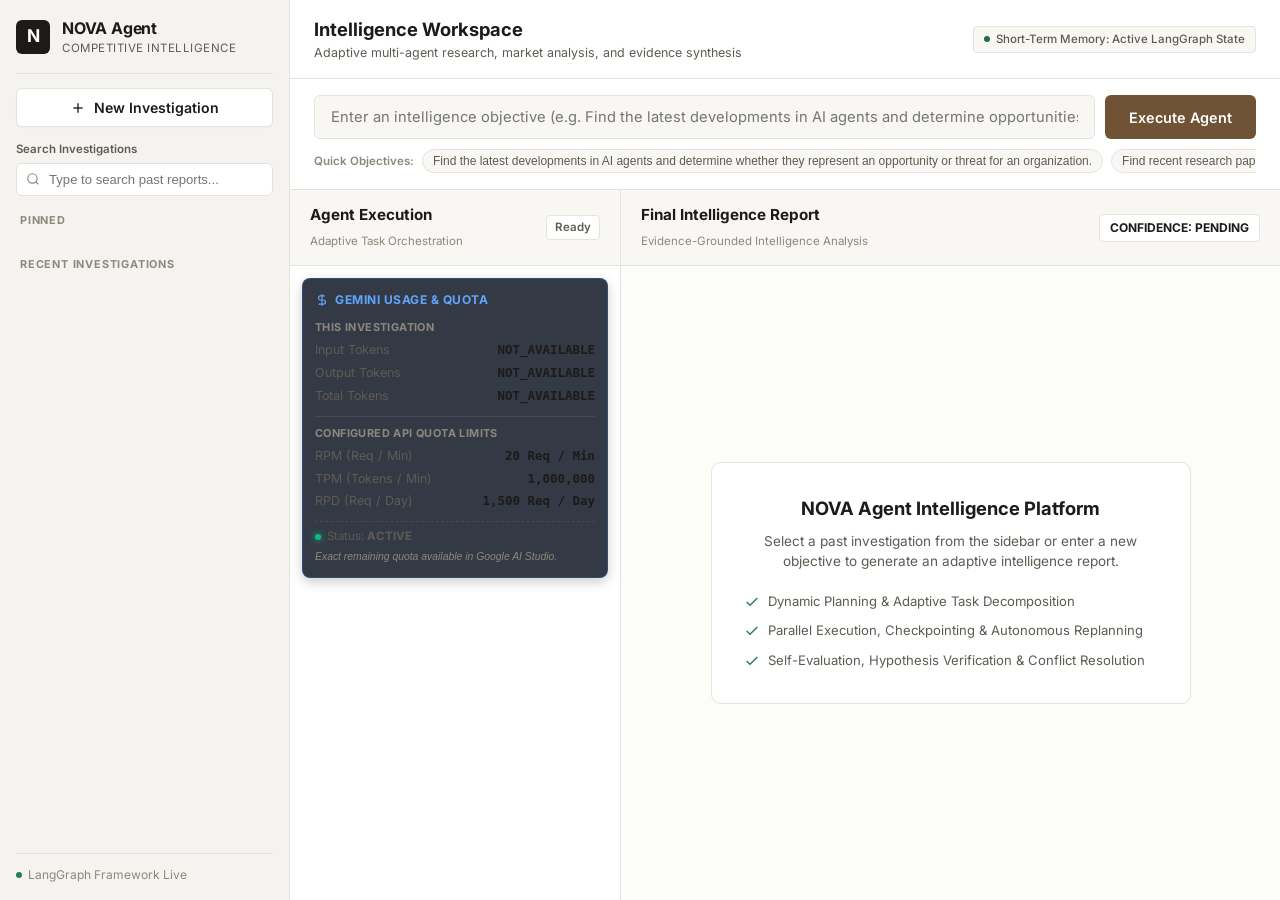
==== commit 81b54776: "Add compact Gemini Usage & Quota Panel to NOVA frontend showing per-investigation tokens and configu" ====
--- a/App/frontend/index.html
+++ b/App/frontend/index.html
@@ -121,10 +121,49 @@
                         <span class="badge-step" id="iterationBadge">Ready</span>
                     </div>
 
-                    <div class="execution-scroll-container">
-                        <div class="timeline" id="timeline">
-                            <div class="timeline-empty">
-                                <p>Submit an objective to view adaptive agent planning and orchestration trace logs.</p>
+                    <!-- Compact Gemini Usage & Quota Panel -->
+                    <div class="gemini-quota-card" id="geminiQuotaCard">
+                        <div class="quota-header">
+                            <svg width="14" height="14" viewBox="0 0 24 24" fill="none" stroke="currentColor" stroke-width="2"><path d="M12 2v20M17 5H9.5a3.5 3.5 0 0 0 0 7h5a3.5 3.5 0 0 1 0 7H6"/></svg>
+                            <span>GEMINI USAGE & QUOTA</span>
+                        </div>
+                        <div class="quota-body">
+                            <div class="quota-section-title">THIS INVESTIGATION</div>
+                            <div class="quota-row">
+                                <span class="quota-label">Input Tokens</span>
+                                <strong id="inputTokensVal" class="quota-val">NOT_AVAILABLE</strong>
+                            </div>
+                            <div class="quota-row">
+                                <span class="quota-label">Output Tokens</span>
+                                <strong id="outputTokensVal" class="quota-val">NOT_AVAILABLE</strong>
+                            </div>
+                            <div class="quota-row">
+                                <span class="quota-label">Total Tokens</span>
+                                <strong id="totalTokensVal" class="quota-val">NOT_AVAILABLE</strong>
+                            </div>
+
+                            <div class="quota-divider"></div>
+
+                            <div class="quota-section-title">CONFIGURED API QUOTA LIMITS</div>
+                            <div class="quota-row">
+                                <span class="quota-label">RPM (Req / Min)</span>
+                                <span class="quota-val">20 Req / Min</span>
+                            </div>
+                            <div class="quota-row">
+                                <span class="quota-label">TPM (Tokens / Min)</span>
+                                <span class="quota-val">1,000,000</span>
+                            </div>
+                            <div class="quota-row">
+                                <span class="quota-label">RPD (Req / Day)</span>
+                                <span class="quota-val">1,500 Req / Day</span>
+                            </div>
+
+                            <div class="quota-footer">
+                                <div class="quota-status-pill">
+                                    <span class="status-dot-active"></span>
+                                    <span>Status: <strong>ACTIVE</strong></span>
+                                </div>
+                                <div class="quota-note">Exact remaining quota available in Google AI Studio.</div>
                             </div>
                         </div>
                     </div>
--- a/App/frontend/styles.css
+++ b/App/frontend/styles.css
@@ -567,3 +567,88 @@
 @media (max-width: 768px) {
     .sidebar { display: none; }
 }
+
+/* Compact Gemini Usage & Quota Panel */
+.gemini-quota-card {
+    margin: 12px;
+    padding: 12px;
+    background: rgba(16, 24, 38, 0.85);
+    border: 1px solid rgba(59, 130, 246, 0.25);
+    border-radius: 8px;
+    font-size: 0.78rem;
+    color: var(--text-primary);
+    box-shadow: 0 4px 12px rgba(0, 0, 0, 0.2);
+}
+
+.gemini-quota-card .quota-header {
+    display: flex;
+    align-items: center;
+    gap: 6px;
+    font-weight: 700;
+    font-size: 0.75rem;
+    color: #60a5fa;
+    letter-spacing: 0.5px;
+    margin-bottom: 10px;
+    text-transform: uppercase;
+}
+
+.gemini-quota-card .quota-section-title {
+    font-size: 0.68rem;
+    font-weight: 700;
+    color: var(--text-muted);
+    letter-spacing: 0.4px;
+    margin: 6px 0 4px 0;
+    text-transform: uppercase;
+}
+
+.gemini-quota-card .quota-row {
+    display: flex;
+    justify-content: space-between;
+    align-items: center;
+    padding: 2px 0;
+}
+
+.gemini-quota-card .quota-label {
+    color: var(--text-secondary);
+}
+
+.gemini-quota-card .quota-val {
+    font-family: var(--font-mono, monospace);
+    font-weight: 600;
+    color: var(--text-primary);
+}
+
+.gemini-quota-card .quota-divider {
+    height: 1px;
+    background: rgba(255, 255, 255, 0.08);
+    margin: 8px 0;
+}
+
+.gemini-quota-card .quota-footer {
+    margin-top: 8px;
+    padding-top: 6px;
+    border-top: 1px dashed rgba(255, 255, 255, 0.08);
+}
+
+.gemini-quota-card .quota-status-pill {
+    display: flex;
+    align-items: center;
+    gap: 6px;
+    font-size: 0.72rem;
+    color: var(--text-secondary);
+}
+
+.gemini-quota-card .status-dot-active {
+    width: 6px;
+    height: 6px;
+    background-color: #10b981;
+    border-radius: 50%;
+    box-shadow: 0 0 6px #10b981;
+}
+
+.gemini-quota-card .quota-note {
+    font-size: 0.65rem;
+    color: var(--text-muted);
+    margin-top: 4px;
+    font-style: italic;
+}
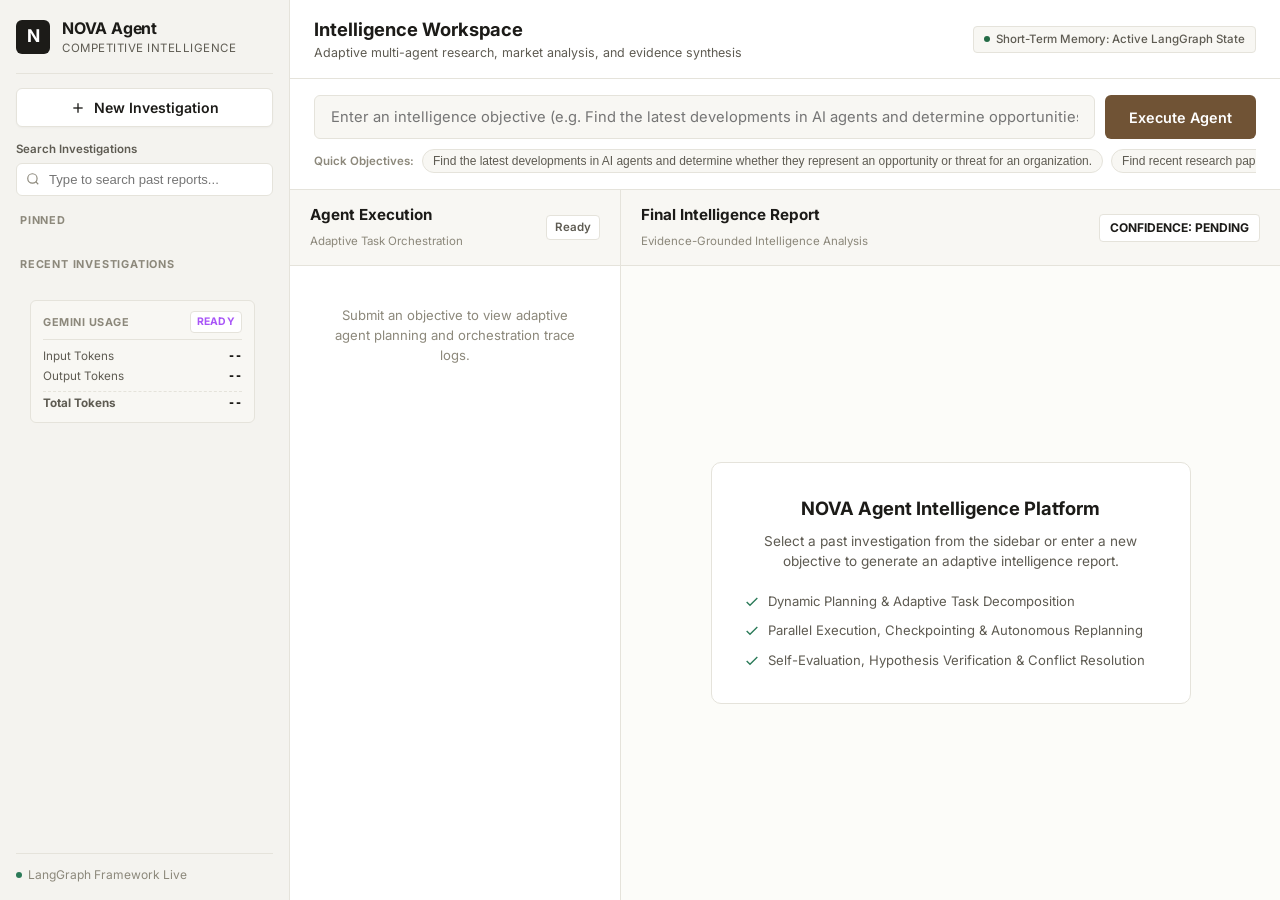
==== commit 6c0de70a: "Task 1: Move and redesign Gemini Usage panel to lower left sidebar under RECENT INVESTIGATIONS using" ====
--- a/App/frontend/index.html
+++ b/App/frontend/index.html
@@ -58,6 +58,28 @@
                     </div>
                 </div>
 
+                <!-- Compact Sidebar Gemini Usage Component -->
+                <div class="sidebar-gemini-card" id="sidebarGeminiCard">
+                    <div class="gemini-card-header">
+                        <span class="gemini-title">GEMINI USAGE</span>
+                        <span class="gemini-status-badge" id="geminiStatusBadge">READY</span>
+                    </div>
+                    <div class="gemini-stats-group">
+                        <div class="gemini-stat-row">
+                            <span class="gemini-label">Input Tokens</span>
+                            <span class="gemini-val" id="sidebarInputTokens">--</span>
+                        </div>
+                        <div class="gemini-stat-row">
+                            <span class="gemini-label">Output Tokens</span>
+                            <span class="gemini-val" id="sidebarOutputTokens">--</span>
+                        </div>
+                        <div class="gemini-stat-row total-row">
+                            <span class="gemini-label">Total Tokens</span>
+                            <strong class="gemini-val" id="sidebarTotalTokens">--</strong>
+                        </div>
+                    </div>
+                </div>
+
             </div>
 
             <div class="sidebar-footer">
@@ -121,49 +143,10 @@
                         <span class="badge-step" id="iterationBadge">Ready</span>
                     </div>
 
-                    <!-- Compact Gemini Usage & Quota Panel -->
-                    <div class="gemini-quota-card" id="geminiQuotaCard">
-                        <div class="quota-header">
-                            <svg width="14" height="14" viewBox="0 0 24 24" fill="none" stroke="currentColor" stroke-width="2"><path d="M12 2v20M17 5H9.5a3.5 3.5 0 0 0 0 7h5a3.5 3.5 0 0 1 0 7H6"/></svg>
-                            <span>GEMINI USAGE & QUOTA</span>
-                        </div>
-                        <div class="quota-body">
-                            <div class="quota-section-title">THIS INVESTIGATION</div>
-                            <div class="quota-row">
-                                <span class="quota-label">Input Tokens</span>
-                                <strong id="inputTokensVal" class="quota-val">NOT_AVAILABLE</strong>
-                            </div>
-                            <div class="quota-row">
-                                <span class="quota-label">Output Tokens</span>
-                                <strong id="outputTokensVal" class="quota-val">NOT_AVAILABLE</strong>
-                            </div>
-                            <div class="quota-row">
-                                <span class="quota-label">Total Tokens</span>
-                                <strong id="totalTokensVal" class="quota-val">NOT_AVAILABLE</strong>
-                            </div>
-
-                            <div class="quota-divider"></div>
-
-                            <div class="quota-section-title">CONFIGURED API QUOTA LIMITS</div>
-                            <div class="quota-row">
-                                <span class="quota-label">RPM (Req / Min)</span>
-                                <span class="quota-val">20 Req / Min</span>
-                            </div>
-                            <div class="quota-row">
-                                <span class="quota-label">TPM (Tokens / Min)</span>
-                                <span class="quota-val">1,000,000</span>
-                            </div>
-                            <div class="quota-row">
-                                <span class="quota-label">RPD (Req / Day)</span>
-                                <span class="quota-val">1,500 Req / Day</span>
-                            </div>
-
-                            <div class="quota-footer">
-                                <div class="quota-status-pill">
-                                    <span class="status-dot-active"></span>
-                                    <span>Status: <strong>ACTIVE</strong></span>
-                                </div>
-                                <div class="quota-note">Exact remaining quota available in Google AI Studio.</div>
+                    <div class="execution-scroll-container">
+                        <div class="timeline" id="timeline">
+                            <div class="timeline-empty">
+                                <p>Submit an objective to view adaptive agent planning and orchestration trace logs.</p>
                             </div>
                         </div>
                     </div>
--- a/App/frontend/styles.css
+++ b/App/frontend/styles.css
@@ -568,87 +568,67 @@
     .sidebar { display: none; }
 }
 
-/* Compact Gemini Usage & Quota Panel */
-.gemini-quota-card {
-    margin: 12px;
-    padding: 12px;
-    background: rgba(16, 24, 38, 0.85);
-    border: 1px solid rgba(59, 130, 246, 0.25);
-    border-radius: 8px;
-    font-size: 0.78rem;
-    color: var(--text-primary);
-    box-shadow: 0 4px 12px rgba(0, 0, 0, 0.2);
-}
-
-.gemini-quota-card .quota-header {
-    display: flex;
-    align-items: center;
-    gap: 6px;
-    font-weight: 700;
+/* Compact Sidebar Gemini Usage Component (NOVA Design System) */
+.sidebar-gemini-card {
+    margin: 12px 14px 4px 14px;
+    padding: 10px 12px;
+    background-color: var(--bg-subtle);
+    border: 1px solid var(--border-color);
+    border-radius: var(--radius-md, 6px);
     font-size: 0.75rem;
-    color: #60a5fa;
+}
+
+.sidebar-gemini-card .gemini-card-header {
+    display: flex;
+    justify-content: space-between;
+    align-items: center;
+    margin-bottom: 8px;
+    padding-bottom: 6px;
+    border-bottom: 1px solid var(--border-color);
+}
+
+.sidebar-gemini-card .gemini-title {
+    font-size: 0.68rem;
+    font-weight: 700;
+    color: var(--text-muted);
     letter-spacing: 0.5px;
-    margin-bottom: 10px;
     text-transform: uppercase;
 }
 
-.gemini-quota-card .quota-section-title {
-    font-size: 0.68rem;
-    font-weight: 700;
-    color: var(--text-muted);
-    letter-spacing: 0.4px;
-    margin: 6px 0 4px 0;
-    text-transform: uppercase;
-}
-
-.gemini-quota-card .quota-row {
+.sidebar-gemini-card .gemini-status-badge {
+    font-size: 0.65rem;
+    font-weight: 700;
+    padding: 2px 6px;
+    border-radius: 4px;
+    background-color: var(--bg-card);
+    border: 1px solid var(--border-color);
+    color: var(--accent-color, #a855f7);
+    letter-spacing: 0.3px;
+}
+
+.sidebar-gemini-card .gemini-stats-group {
+    display: flex;
+    flex-direction: column;
+    gap: 3px;
+}
+
+.sidebar-gemini-card .gemini-stat-row {
     display: flex;
     justify-content: space-between;
     align-items: center;
-    padding: 2px 0;
-}
-
-.gemini-quota-card .quota-label {
+    font-size: 0.73rem;
     color: var(--text-secondary);
 }
 
-.gemini-quota-card .quota-val {
+.sidebar-gemini-card .gemini-stat-row.total-row {
+    margin-top: 2px;
+    padding-top: 3px;
+    border-top: 1px dashed var(--border-color);
+    font-weight: 700;
+}
+
+.sidebar-gemini-card .gemini-val {
     font-family: var(--font-mono, monospace);
+    color: var(--text-primary);
     font-weight: 600;
-    color: var(--text-primary);
-}
-
-.gemini-quota-card .quota-divider {
-    height: 1px;
-    background: rgba(255, 255, 255, 0.08);
-    margin: 8px 0;
-}
-
-.gemini-quota-card .quota-footer {
-    margin-top: 8px;
-    padding-top: 6px;
-    border-top: 1px dashed rgba(255, 255, 255, 0.08);
-}
-
-.gemini-quota-card .quota-status-pill {
-    display: flex;
-    align-items: center;
-    gap: 6px;
-    font-size: 0.72rem;
-    color: var(--text-secondary);
-}
-
-.gemini-quota-card .status-dot-active {
-    width: 6px;
-    height: 6px;
-    background-color: #10b981;
-    border-radius: 50%;
-    box-shadow: 0 0 6px #10b981;
-}
-
-.gemini-quota-card .quota-note {
-    font-size: 0.65rem;
-    color: var(--text-muted);
-    margin-top: 4px;
-    font-style: italic;
-}
+}
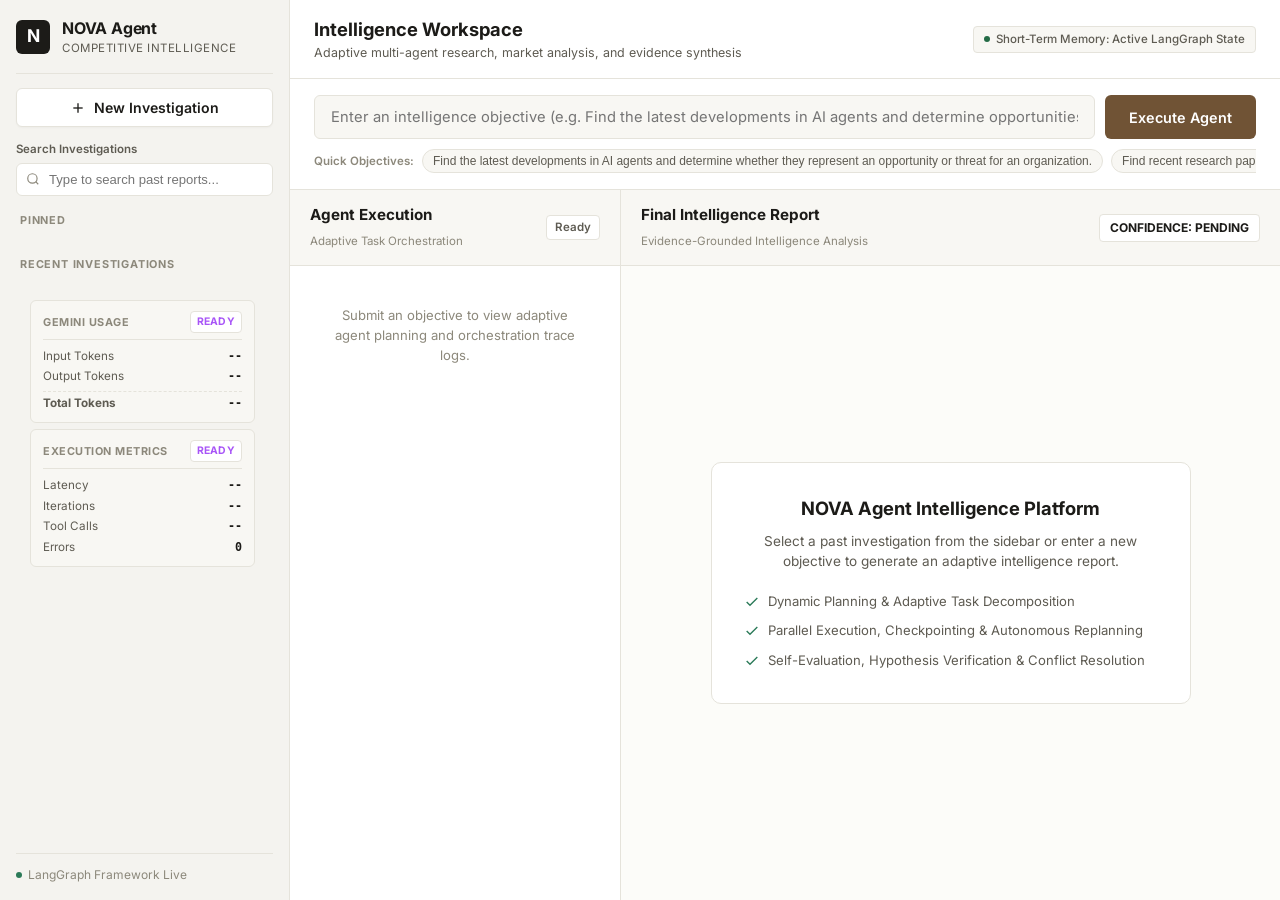
==== commit 7285b377: "Add compact EXECUTION METRICS card to NOVA left sidebar showing real latency, iterations, tool calls" ====
--- a/App/frontend/index.html
+++ b/App/frontend/index.html
@@ -76,6 +76,32 @@
                         <div class="gemini-stat-row total-row">
                             <span class="gemini-label">Total Tokens</span>
                             <strong class="gemini-val" id="sidebarTotalTokens">--</strong>
+                        </div>
+                    </div>
+                </div>
+
+                <!-- Compact Sidebar Execution Metrics Component -->
+                <div class="sidebar-metrics-card" id="sidebarMetricsCard">
+                    <div class="metrics-card-header">
+                        <span class="metrics-title">EXECUTION METRICS</span>
+                        <span class="metrics-status-badge" id="metricsStatusBadge">READY</span>
+                    </div>
+                    <div class="metrics-stats-group">
+                        <div class="metrics-stat-row">
+                            <span class="metrics-label">Latency</span>
+                            <span class="metrics-val" id="sidebarLatency">--</span>
+                        </div>
+                        <div class="metrics-stat-row">
+                            <span class="metrics-label">Iterations</span>
+                            <span class="metrics-val" id="sidebarIterations">--</span>
+                        </div>
+                        <div class="metrics-stat-row">
+                            <span class="metrics-label">Tool Calls</span>
+                            <span class="metrics-val" id="sidebarToolCalls">--</span>
+                        </div>
+                        <div class="metrics-stat-row">
+                            <span class="metrics-label">Errors</span>
+                            <span class="metrics-val" id="sidebarErrors">0</span>
                         </div>
                     </div>
                 </div>
--- a/App/frontend/styles.css
+++ b/App/frontend/styles.css
@@ -632,3 +632,61 @@
     color: var(--text-primary);
     font-weight: 600;
 }
+
+/* Compact Sidebar Execution Metrics Component (NOVA Design System) */
+.sidebar-metrics-card {
+    margin: 6px 14px 4px 14px;
+    padding: 10px 12px;
+    background-color: var(--bg-subtle);
+    border: 1px solid var(--border-color);
+    border-radius: var(--radius-md, 6px);
+    font-size: 0.75rem;
+}
+
+.sidebar-metrics-card .metrics-card-header {
+    display: flex;
+    justify-content: space-between;
+    align-items: center;
+    margin-bottom: 8px;
+    padding-bottom: 6px;
+    border-bottom: 1px solid var(--border-color);
+}
+
+.sidebar-metrics-card .metrics-title {
+    font-size: 0.68rem;
+    font-weight: 700;
+    color: var(--text-muted);
+    letter-spacing: 0.5px;
+    text-transform: uppercase;
+}
+
+.sidebar-metrics-card .metrics-status-badge {
+    font-size: 0.65rem;
+    font-weight: 700;
+    padding: 2px 6px;
+    border-radius: 4px;
+    background-color: var(--bg-card);
+    border: 1px solid var(--border-color);
+    color: var(--accent-color, #a855f7);
+    letter-spacing: 0.3px;
+}
+
+.sidebar-metrics-card .metrics-stats-group {
+    display: flex;
+    flex-direction: column;
+    gap: 3px;
+}
+
+.sidebar-metrics-card .metrics-stat-row {
+    display: flex;
+    justify-content: space-between;
+    align-items: center;
+    font-size: 0.73rem;
+    color: var(--text-secondary);
+}
+
+.sidebar-metrics-card .metrics-val {
+    font-family: var(--font-mono, monospace);
+    color: var(--text-primary);
+    font-weight: 600;
+}
